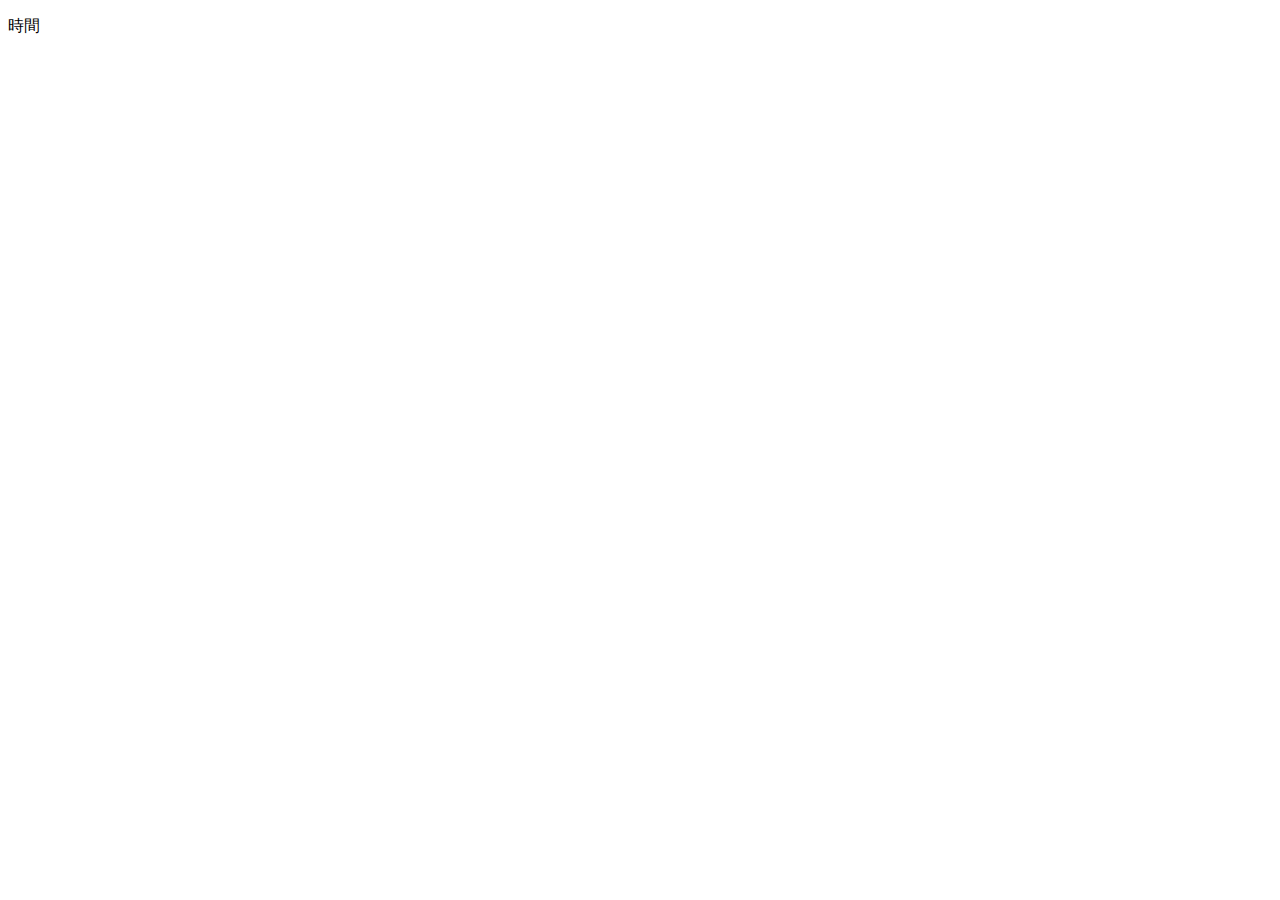
==== original01/index.html @ 16c977c7 "add:新規作成" ====
<!DOCTYPE html>
<html>

  <head>
    <meta charset="UTF-8">
    <meta name="viewport" content="width=device-width, initial-scale=1.0">
    <title>Document</title>
    <link rel="stylesheet" href="css/style.css">
  </head>

  <body>
    <div class="container">
      <p>時間</p>
      <div class="nowTime">

      </div>

    </div>

  </body>

</html>
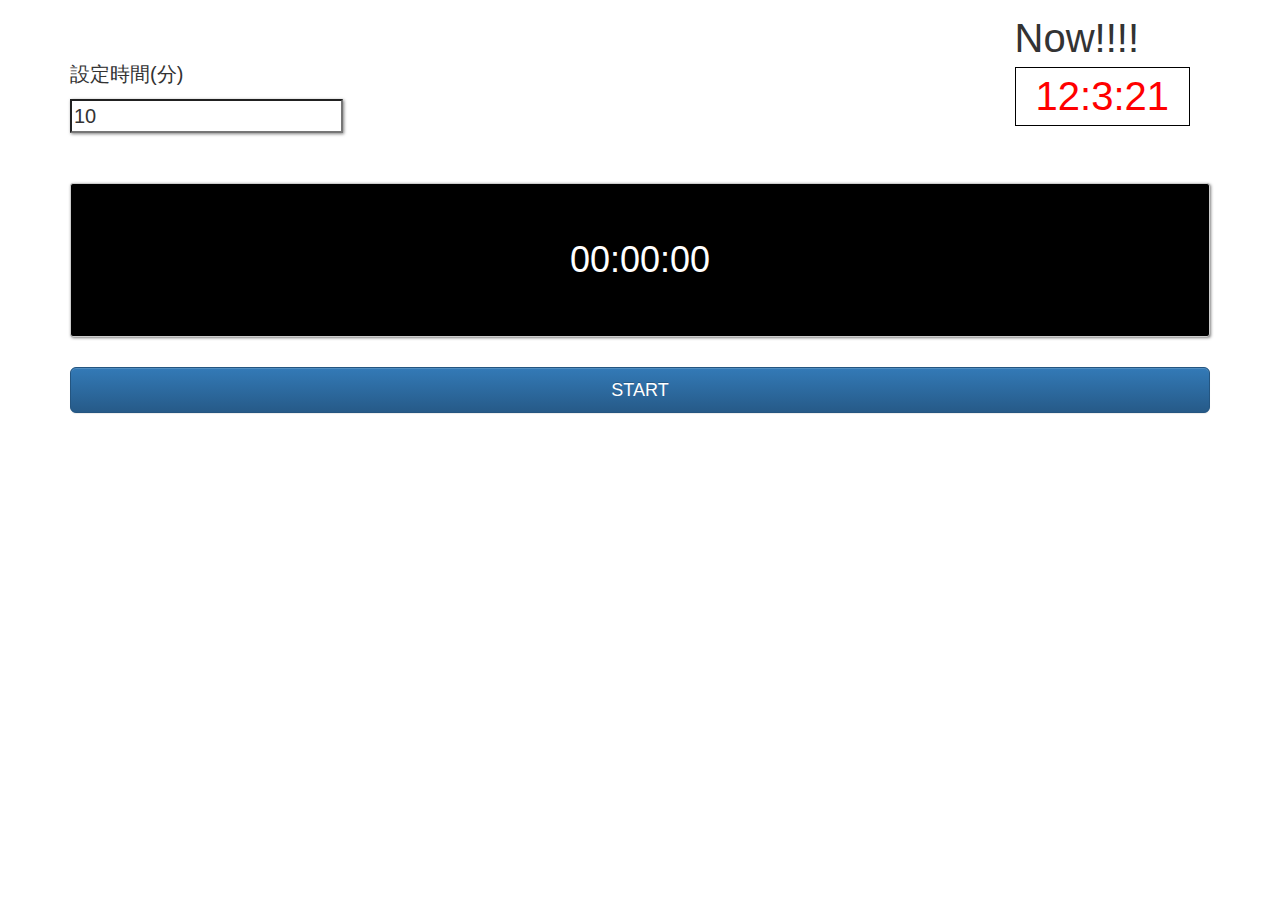
==== commit 20830ced: "add:タイマー機能追加" ====
--- a/original01/index.html
+++ b/original01/index.html
@@ -4,19 +4,129 @@
   <head>
     <meta charset="UTF-8">
     <meta name="viewport" content="width=device-width, initial-scale=1.0">
-    <title>Document</title>
+    <title>ALERM</title>
+    <!-- Latest compiled and minified CSS -->
+    <link rel="stylesheet" href="https://stackpath.bootstrapcdn.com/bootstrap/3.4.1/css/bootstrap.min.css"
+      integrity="sha384-HSMxcRTRxnN+Bdg0JdbxYKrThecOKuH5zCYotlSAcp1+c8xmyTe9GYg1l9a69psu" crossorigin="anonymous">
+
+    <!-- Optional theme -->
+    <link rel="stylesheet" href="https://stackpath.bootstrapcdn.com/bootstrap/3.4.1/css/bootstrap-theme.min.css"
+      integrity="sha384-6pzBo3FDv/PJ8r2KRkGHifhEocL+1X2rVCTTkUfGk7/0pbek5mMa1upzvWbrUbOZ" crossorigin="anonymous">
     <link rel="stylesheet" href="css/style.css">
   </head>
 
   <body>
     <div class="container">
-      <p>時間</p>
+      <!-- <img src="img/01.jpg" alt="#"> -->
+      <!-- 現在の時間 -->
       <div class="nowTime">
+        <div class="times">
+          <h7>Now!!!!</h7>
+          <p id="timer">00:00:00</p>
+        </div>
+      </div>
+      <!-- 目標時間 -->
+      <div class="setTimer">
+        <p>設定時間(分)</p>
+        <input id="limit" type="text" value="10">
+        <!-- <input type="text" value="red" id="text3" maxlength="5"> -->
+        <!-- <p>分</p> -->
+        <!-- <label id="limit" for="time">設定時間</label>
+        <select name="food" id="food">
+          <option value="1">1</option>
+          <option value="5">5</option>
+          <option value="10">10</option>
+          <option value="30">30</option>
+        </select> -->
+        <!-- <button id="start" class="btn btn-lg btn-primary">START</button> -->
+      </div>
+      <!-- 経過時間 -->
+      <div class="elapsedTime">
 
+        <p id="timer2">00:00:00</p>
+        <button id="start" class="btn btn-lg btn-primary">START</button>
       </div>
+      <!-- メッセージ -->
+      <p id="message"></p>
+      <!-- <img src="img/01.jpg" alt="" id="img"> -->
 
+      <script>
+        var timer_id;
+        var start;
+        var limit_Time;
+        // 目標タイムと比較するためグローバル変数に定義
+        var minute;
+
+        onload = function () {
+          timer_id = setInterval(nowTimes, 10)
+        };
+        //現在の時間表示メゾット
+        var nowTimes = function () {
+          var now = new Date();
+          var seconds = now.getSeconds();
+          var minutes = now.getMinutes();
+          var hours = now.getHours();
+          document.getElementById('timer').innerHTML = hours + ':' + minutes + ':' + seconds;
+
+        }
+
+        //startボタンが押下された時
+        document.getElementById('start').addEventListener('click', function () {
+          if (this.innerHTML === 'START') {
+            start = new Date();
+
+            timer_id = setInterval(goTimer, 10);
+
+            limit_Time = document.getElementById("limit").value;
+
+            //ストップ表示
+            this.innerHTML = 'STOP';
+            this.classList.remove('btn-primary');
+            this.classList.add('btn-danger');
+            document.getElementById('message').innerHTML = '';
+
+          } else {
+            clearInterval(timer_id);
+            //ストップ機能
+            // console.log(limit_Time);
+            // console.log(minute);
+            this.innerHTML = 'START';
+            this.classList.remove('btn-danger');
+            this.classList.add('btn-primary');
+            // メッセージボードの切り替え
+            if (limit_Time <= minute) {
+              document.getElementById('message').innerHTML = '目標時間達成おめでとう！！！！！！';
+            } else {
+              document.getElementById('message').innerHTML = 'もう少し頑張りましょう！！！！！';
+            }
+          }
+
+        });
+        //経過時間メゾット
+        var goTimer = function () {
+          var now = new Date();
+
+          var milli = now.getTime() - start.getTime();
+          var seconds = Math.floor(milli / 1000);
+          minute = Math.floor(seconds / 60);
+          var hours = Math.floor(minute / 60);
+
+          seconds = seconds - minute * 60;
+          minute = minute - hours * 60;
+
+          document.getElementById('timer2').innerHTML = addZero(hours) + ':' + addZero(minute) + ':' + addZero(seconds);
+
+        }
+        var addZero = function (value) {
+          if (value < 10) {
+            value = '0' + value;
+          }
+
+          return value;
+        }
+
+      </script>
     </div>
-
   </body>
 
 </html>--- a/original01/css/style.css
+++ b/original01/css/style.css
@@ -0,0 +1,52 @@
+.container {
+  /* background-image: url(../img/01.jpg); */
+}
+.nowTime { 
+  /* float: right; */
+  /* border: 1px solid black; */
+  padding: 10px 20px 50px 30px;
+}
+.times {
+  float: right;
+  font-size: 40px;
+}
+.nowTime #timer {
+  /* float: right; */
+}
+
+#timer {
+  color:red;
+  border: 1px solid black;
+  padding: 0px 20px;
+}
+#timer2 {
+  font-size: 36px;
+  border: 1px solid #ccc;
+  margin: 30px auto;
+  padding: 50px;
+  background-color: #000;
+  color: #fff;
+  border-radius: 3px;
+  box-shadow: 1px 1px 3px rgba(0,0,0, .5);
+  text-align: center;
+}
+
+.setTimer {
+  font-size: 20px;
+}
+#limit {
+  box-shadow: 1px 1px 3px rgba(0,0,0, .5);
+  margin: 0 0 20px 0px;
+}
+#message{
+  font-size: 30px;
+  color: red;
+}
+.elapsedTime{
+  display: block;
+  margin: 0 auto;
+}
+
+#start {
+  width: 100%;
+}